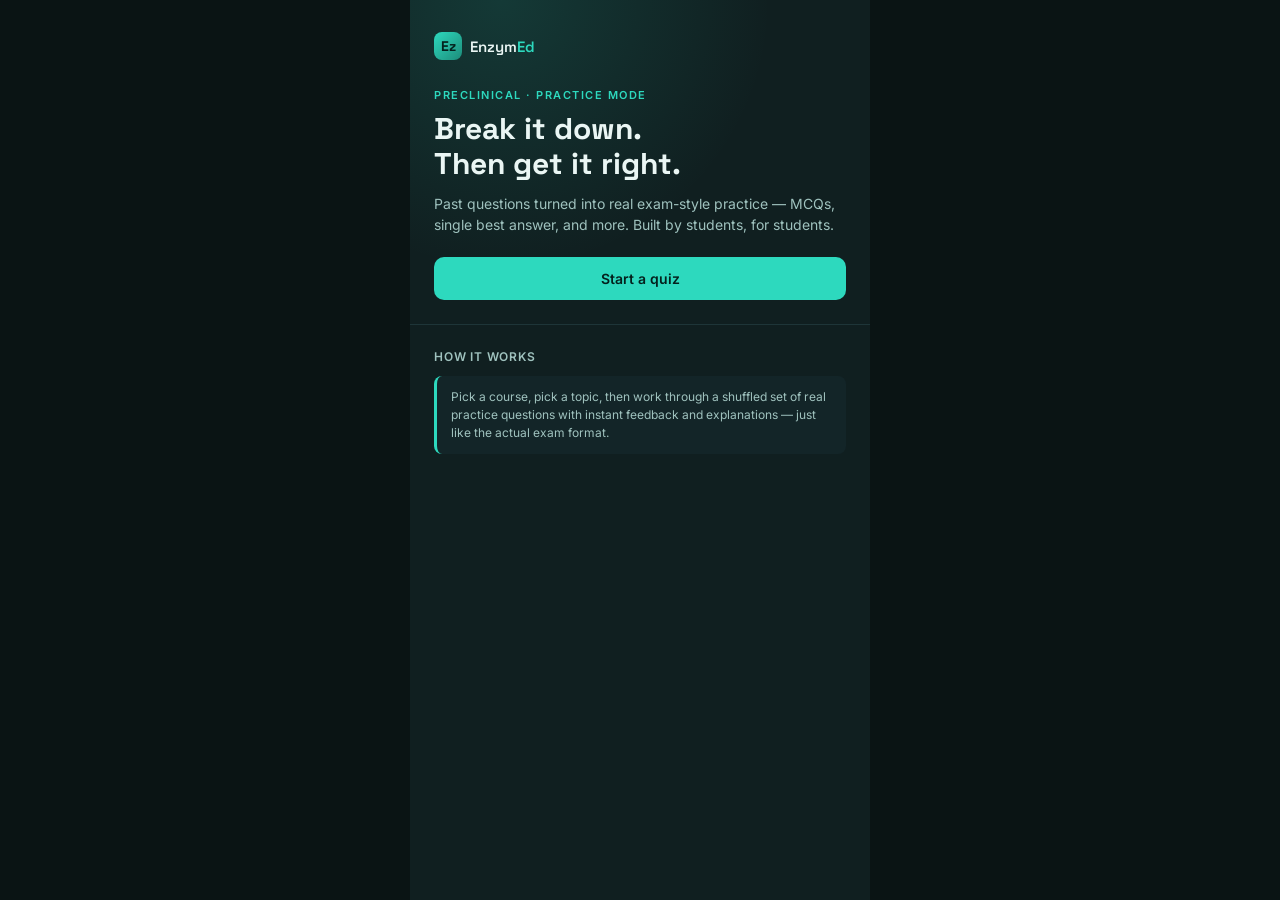
==== index.html @ 362315fe "Add files via upload" ====
<!DOCTYPE html>
<html lang="en">
<head>
<meta charset="UTF-8">
<meta name="viewport" content="width=device-width, initial-scale=1.0">
<title>EnzymEd — Practice Quizzes</title>
<link rel="preconnect" href="https://fonts.googleapis.com">
<link href="https://fonts.googleapis.com/css2?family=Space+Grotesk:wght@500;600;700&family=Inter:wght@400;500;600&family=JetBrains+Mono:wght@500;600&display=swap" rel="stylesheet">
<link rel="stylesheet" href="style.css">
</head>
<body>

<div class="stage">
  <div class="home-hero">
    <div class="brand-row">
      <div class="brand-mark">Ez</div>
      <div class="brand-name">Enzym<span>Ed</span></div>
    </div>
    <div class="hero-eyebrow">Preclinical · Practice Mode</div>
    <div class="hero-title">Break it down.<br>Then get it right.</div>
    <div class="hero-sub">Past questions turned into real exam-style practice — MCQs, single best answer, and more. Built by students, for students.</div>
    <a href="courses.html"><button class="btn-primary">Start a quiz</button></a>
  </div>

  <div class="home-body">
    <div class="section-label">How it works</div>
    <div class="topic-overview" style="margin-top:0;">
      Pick a course, pick a topic, then work through a shuffled set of real practice questions with instant feedback and explanations — just like the actual exam format.
    </div>
  </div>
</div>

<script src="data/data-mathematics.js"></script>
<script src="data/data-chemistry.js"></script>
<script src="data/data-physics.js"></script>
<script src="data/data-biology.js"></script>
<script src="data/data-anatomy.js"></script>
<script src="data/data-physiology.js"></script>
<script src="data/data-biochemistry.js"></script>
<script src="data/data-microbiology.js"></script>
<script src="data/data-biostatistics.js"></script>
<script src="script.js"></script>
</body>
</html>
---- style.css ----
/* ============================================
   EnzymEd Quiz App — Shared Stylesheet
   Used by: index.html, courses.html, quiz.html, results.html
   ============================================ */

:root{
  --bg-deep:#0A1414;
  --bg-panel:#101F20;
  --bg-panel-2:#132528;
  --line:#1E3538;
  --teal:#2DD9BE;
  --teal-dim:#1D8C7A;
  --amber:#F5A623;
  --coral:#FF6B6B;
  --text-hi:#EAF6F4;
  --text-mid:#9FC2BE;
  --text-low:#5E827E;
  --radius:14px;
}
*{box-sizing:border-box; margin:0; padding:0;}
body{
  background:var(--bg-deep);
  color:var(--text-hi);
  font-family:'Inter',sans-serif;
  min-height:100vh;
  -webkit-font-smoothing:antialiased;
}
.display{font-family:'Space Grotesk',sans-serif;}
.mono{font-family:'JetBrains Mono',monospace;}
a{color:inherit; text-decoration:none;}

.stage{
  max-width:460px;
  margin:0 auto;
  background:var(--bg-panel);
  min-height:100vh;
  position:relative;
  display:flex;
  flex-direction:column;
}

/* Buttons */
.btn-primary{
  background:var(--teal); color:#04211D; border:none; padding:13px 16px; border-radius:10px;
  font-weight:600; font-size:14px; font-family:'Inter'; cursor:pointer; width:100%;
}
.btn-primary:disabled{background:var(--line); color:var(--text-low); cursor:not-allowed;}
.btn-ghost{
  padding:13px 16px; border-radius:10px; border:1px solid var(--line); background:transparent;
  color:var(--text-hi); font-size:14px; cursor:pointer; width:100%;
}

/* Header / top bar (courses, quiz, results pages) */
.top-bar{
  padding:18px 20px; display:flex; align-items:center; gap:12px; border-bottom:1px solid var(--line);
  background:var(--bg-panel);
}
.back-btn{
  width:32px; height:32px; border-radius:9px; background:var(--bg-panel-2); border:1px solid var(--line);
  display:flex; align-items:center; justify-content:center; color:var(--text-mid); cursor:pointer; font-size:16px;
}
.top-title{font-family:'Space Grotesk'; font-weight:600; font-size:16px;}
.top-sub{font-size:11px; color:var(--text-low); margin-top:1px;}

/* Brand mark (home page) */
.brand-row{display:flex; align-items:center; gap:8px; margin-bottom:28px;}
.brand-mark{
  width:28px; height:28px; border-radius:8px;
  background:linear-gradient(135deg, var(--teal), var(--teal-dim));
  display:flex; align-items:center; justify-content:center;
  font-family:'Space Grotesk'; font-weight:700; color:#04211D; font-size:14px;
}
.brand-name{font-family:'Space Grotesk'; font-weight:600; font-size:15px;}
.brand-name span{color:var(--teal);}

/* Home hero */
.home-hero{
  padding:32px 24px 24px;
  background:radial-gradient(circle at 20% 0%, rgba(45,217,190,0.14), transparent 55%), var(--bg-panel);
  border-bottom:1px solid var(--line);
}
.hero-eyebrow{font-size:11px; text-transform:uppercase; letter-spacing:1.5px; color:var(--teal); margin-bottom:10px; font-weight:600;}
.hero-title{font-family:'Space Grotesk'; font-size:30px; line-height:1.15; font-weight:700; margin-bottom:12px;}
.hero-sub{font-size:14px; color:var(--text-mid); line-height:1.5; margin-bottom:22px;}
.home-body{padding:24px; flex:1;}
.section-label{font-size:12px; font-weight:600; text-transform:uppercase; letter-spacing:0.8px; color:var(--text-mid); margin-bottom:12px;}

/* Course picker */
.picker-body{padding:20px; flex:1; overflow-y:auto;}
.year-heading{
  font-family:'Space Grotesk'; font-size:13px; font-weight:600; color:var(--teal);
  text-transform:uppercase; letter-spacing:0.6px; margin:22px 0 10px;
}
.year-heading:first-child{margin-top:0;}
.course-card{
  border:1px solid var(--line); border-radius:var(--radius); padding:16px; margin-bottom:10px;
  background:var(--bg-panel-2); display:flex; align-items:center; gap:14px; cursor:pointer; position:relative;
}
.course-card.active{border-color:var(--teal); background:linear-gradient(135deg, rgba(45,217,190,0.08), var(--bg-panel-2));}
.course-card.locked{opacity:0.5; cursor:default;}
.course-icon{
  width:42px; height:42px; border-radius:11px; background:var(--bg-deep); display:flex; align-items:center; justify-content:center;
  font-size:18px; flex-shrink:0; border:1px solid var(--line);
}
.course-card.active .course-icon{background:var(--teal); color:#04211D;}
.course-name{font-size:14px; font-weight:600;}
.course-meta{font-size:11px; color:var(--text-low); margin-top:2px;}
.course-badge{
  position:absolute; top:14px; right:14px; font-size:9px; font-weight:700; padding:4px 8px; border-radius:6px;
  text-transform:uppercase; letter-spacing:0.5px;
}
.badge-live{background:rgba(45,217,190,0.15); color:var(--teal);}
.badge-soon{background:var(--bg-deep); color:var(--text-low); border:1px solid var(--line);}

/* Topic list (within a subject) */
.topic-card{
  border:1px solid var(--line); border-radius:var(--radius); padding:14px 16px; margin-bottom:8px;
  background:var(--bg-panel-2); cursor:pointer;
}
.topic-card.locked{opacity:0.5; cursor:default;}
.topic-name{font-size:13.5px; font-weight:600;}
.topic-meta{font-size:11px; color:var(--text-low); margin-top:3px;}
.topic-overview{
  font-size:12px; color:var(--text-mid); line-height:1.5; margin:14px 0 18px;
  background:var(--bg-panel-2); border-left:3px solid var(--teal); border-radius:8px; padding:12px 14px;
}

/* Quiz */
.quiz-top{padding:16px 20px; border-bottom:1px solid var(--line); background:var(--bg-panel);}
.quiz-meta-row{display:flex; justify-content:space-between; align-items:center; margin-bottom:12px;}
.quiz-course-tag{font-size:11px; color:var(--teal); font-weight:600; text-transform:uppercase; letter-spacing:0.5px;}
.quiz-timer{font-family:'JetBrains Mono'; font-size:13px; color:var(--amber); font-weight:600;}
.quiz-progress-track{height:4px; background:var(--line); border-radius:2px; overflow:hidden;}
.quiz-progress-fill{height:100%; width:0%; background:linear-gradient(90deg, var(--teal-dim), var(--teal)); border-radius:2px; transition:width .3s;}
.quiz-progress-label{font-size:10px; color:var(--text-low); margin-top:6px; font-family:'JetBrains Mono';}
.quiz-body{padding:24px 20px; flex:1; display:flex; flex-direction:column;}
.q-format-tag{display:inline-block; font-size:10px; padding:4px 9px; border-radius:6px; background:var(--bg-panel-2); border:1px solid var(--line); color:var(--text-mid); margin-bottom:16px; font-weight:600; width:fit-content;}
.q-stem{font-size:16px; line-height:1.55; margin-bottom:22px;}
.q-options{display:flex; flex-direction:column; gap:10px; margin-bottom:18px;}
.option{border:1px solid var(--line); background:var(--bg-panel-2); border-radius:11px; padding:13px 14px; display:flex; align-items:center; gap:12px; cursor:pointer; font-size:13.5px; transition:all .12s;}
.option:hover{border-color:var(--teal-dim);}
.option .opt-letter{width:24px; height:24px; border-radius:7px; background:var(--bg-deep); border:1px solid var(--line); display:flex; align-items:center; justify-content:center; font-size:11px; font-family:'JetBrains Mono'; color:var(--text-mid); flex-shrink:0;}
.option.correct{border-color:var(--teal); background:rgba(45,217,190,0.08);}
.option.correct .opt-letter{background:var(--teal); color:#04211D; border-color:var(--teal);}
.option.incorrect{border-color:var(--coral); background:rgba(255,107,107,0.07);}
.option.incorrect .opt-letter{background:var(--coral); color:#2A0808; border-color:var(--coral);}
.option.disabled{cursor:default; pointer-events:none;}
.explain-box{background:var(--bg-panel-2); border-left:3px solid var(--teal); border-radius:8px; padding:12px 14px; font-size:12.5px; color:var(--text-mid); line-height:1.5; margin-bottom:18px; display:none;}
.explain-box b{color:var(--teal);}
.quiz-footer{margin-top:auto;}

/* Results */
.results-hero{padding:40px 24px 28px; text-align:center; border-bottom:1px solid var(--line); background:radial-gradient(circle at 50% 0%, rgba(45,217,190,0.14), transparent 60%);}
.score-ring{width:120px; height:120px; border-radius:50%; margin:0 auto 18px; display:flex; align-items:center; justify-content:center;}
.score-ring-in{width:98px; height:98px; border-radius:50%; background:var(--bg-panel); display:flex; flex-direction:column; align-items:center; justify-content:center;}
.score-num{font-family:'Space Grotesk'; font-size:28px; font-weight:700; color:var(--teal);}
.score-den{font-size:11px; color:var(--text-low); font-family:'JetBrains Mono';}
.results-title{font-family:'Space Grotesk'; font-size:19px; font-weight:600; margin-bottom:6px;}
.results-sub{font-size:13px; color:var(--text-mid);}
.results-breakdown{padding:22px 20px; flex:1;}
.bd-row{display:flex; justify-content:space-between; align-items:center; padding:12px 0; border-bottom:1px solid var(--line); font-size:13px;}
.bd-row:last-child{border-bottom:none;}
.bd-label{color:var(--text-mid);}
.bd-val{font-family:'JetBrains Mono'; font-weight:600;}
.bd-val.good{color:var(--teal);}
.bd-val.bad{color:var(--coral);}
.results-footer{padding:0 20px 24px; display:flex; flex-direction:column; gap:10px;}

::-webkit-scrollbar{width:0px;}
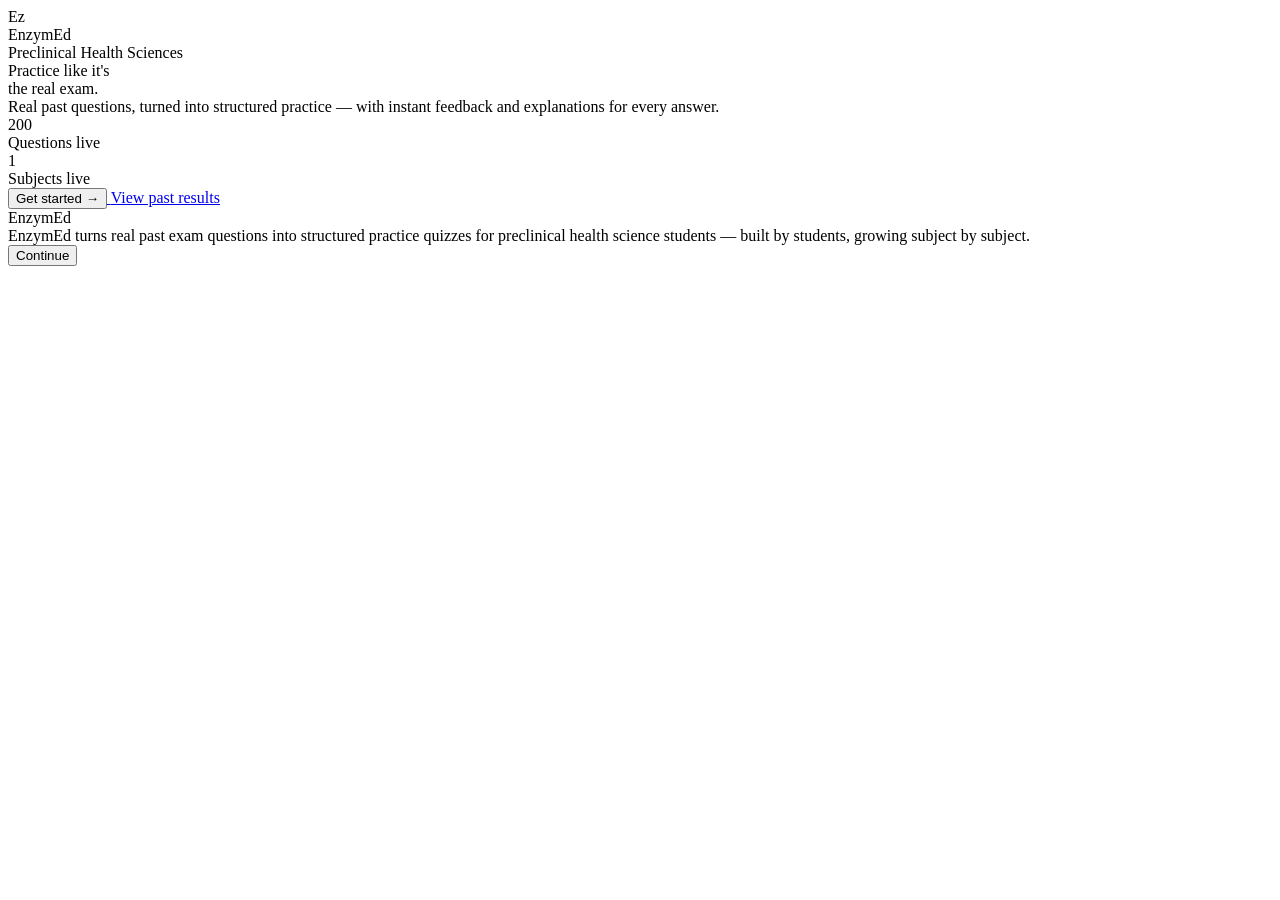
==== commit 0c2db122: "Update and rename index (1).html to index.html" ====
--- a/index.html
+++ b/index.html
@@ -11,34 +11,75 @@
 <body>
 
 <div class="stage">
-  <div class="home-hero">
-    <div class="brand-row">
-      <div class="brand-mark">Ez</div>
-      <div class="brand-name">Enzym<span>Ed</span></div>
+
+  <div class="landing-screen">
+
+    <!-- Animated molecule motif — subtle branded motion -->
+    <div class="molecule-field" aria-hidden="true">
+      <div class="mol-node mol-node-1"></div>
+      <div class="mol-node mol-node-2"></div>
+      <div class="mol-node mol-node-3"></div>
+      <div class="mol-bond mol-bond-a"></div>
+      <div class="mol-bond mol-bond-b"></div>
     </div>
-    <div class="hero-eyebrow">Preclinical · Practice Mode</div>
-    <div class="hero-title">Break it down.<br>Then get it right.</div>
-    <div class="hero-sub">Past questions turned into real exam-style practice — MCQs, single best answer, and more. Built by students, for students.</div>
-    <a href="courses.html"><button class="btn-primary">Start a quiz</button></a>
+
+    <div class="landing-top landing-fade" style="animation-delay:0s">
+      <div class="brand-mark landing-mark">Ez</div>
+      <div class="brand-name landing-brand">Enzym<span>Ed</span></div>
+    </div>
+
+    <div class="landing-center">
+      <div class="landing-badge landing-fade" style="animation-delay:0.05s">Preclinical Health Sciences</div>
+      <div class="landing-title landing-fade" style="animation-delay:0.15s">Practice like it's<br>the real exam.</div>
+      <div class="landing-sub landing-fade" style="animation-delay:0.25s">
+        Real past questions, turned into structured practice — with instant feedback and explanations for every answer.
+      </div>
+
+      <div class="landing-stats landing-fade" style="animation-delay:0.35s">
+        <div class="stat-chip">
+          <div class="stat-chip-num" id="statQuestions">0</div>
+          <div class="stat-chip-label">Questions live</div>
+        </div>
+        <div class="stat-chip">
+          <div class="stat-chip-num" id="statSubjects">0</div>
+          <div class="stat-chip-label">Subjects live</div>
+        </div>
+      </div>
+    </div>
+
+    <div class="landing-footer landing-fade" style="animation-delay:0.45s">
+      <a href="courses.html" class="landing-cta-wrap">
+        <button class="btn-primary landing-cta">
+          <span>Get started</span>
+          <span class="cta-arrow">→</span>
+        </button>
+      </a>
+      <a href="history.html" class="landing-history-link">View past results</a>
+    </div>
   </div>
 
-  <div class="home-body">
-    <div class="section-label">How it works</div>
-    <div class="topic-overview" style="margin-top:0;">
-      Pick a course, pick a topic, then work through a shuffled set of real practice questions with instant feedback and explanations — just like the actual exam format.
+  <!-- ===== DESCRIPTION POPUP (shown every time this page opens) ===== -->
+  <div class="popup-overlay" id="descPopup">
+    <div class="popup-card" id="popupCard">
+      <div class="popup-brand">Enzym<span>Ed</span></div>
+      <div class="popup-text">
+        EnzymEd turns real past exam questions into structured practice quizzes for preclinical health science students — built by students, growing subject by subject.
+      </div>
+      <button class="btn-primary" id="popupContinueBtn" type="button">Continue</button>
     </div>
   </div>
+
 </div>
 
-<script src="data/data-mathematics.js"></script>
-<script src="data/data-chemistry.js"></script>
-<script src="data/data-physics.js"></script>
-<script src="data/data-biology.js"></script>
-<script src="data/data-anatomy.js"></script>
-<script src="data/data-physiology.js"></script>
-<script src="data/data-biochemistry.js"></script>
-<script src="data/data-microbiology.js"></script>
-<script src="data/data-biostatistics.js"></script>
+<script src="data-mathematics.js"></script>
+<script src="data-chemistry.js"></script>
+<script src="data-physics.js"></script>
+<script src="data-biology.js"></script>
+<script src="data-anatomy.js"></script>
+<script src="data-physiology.js"></script>
+<script src="data-biochemistry.js"></script>
+<script src="data-microbiology.js"></script>
+<script src="data-biostatistics.js"></script>
 <script src="script.js"></script>
 </body>
 </html>
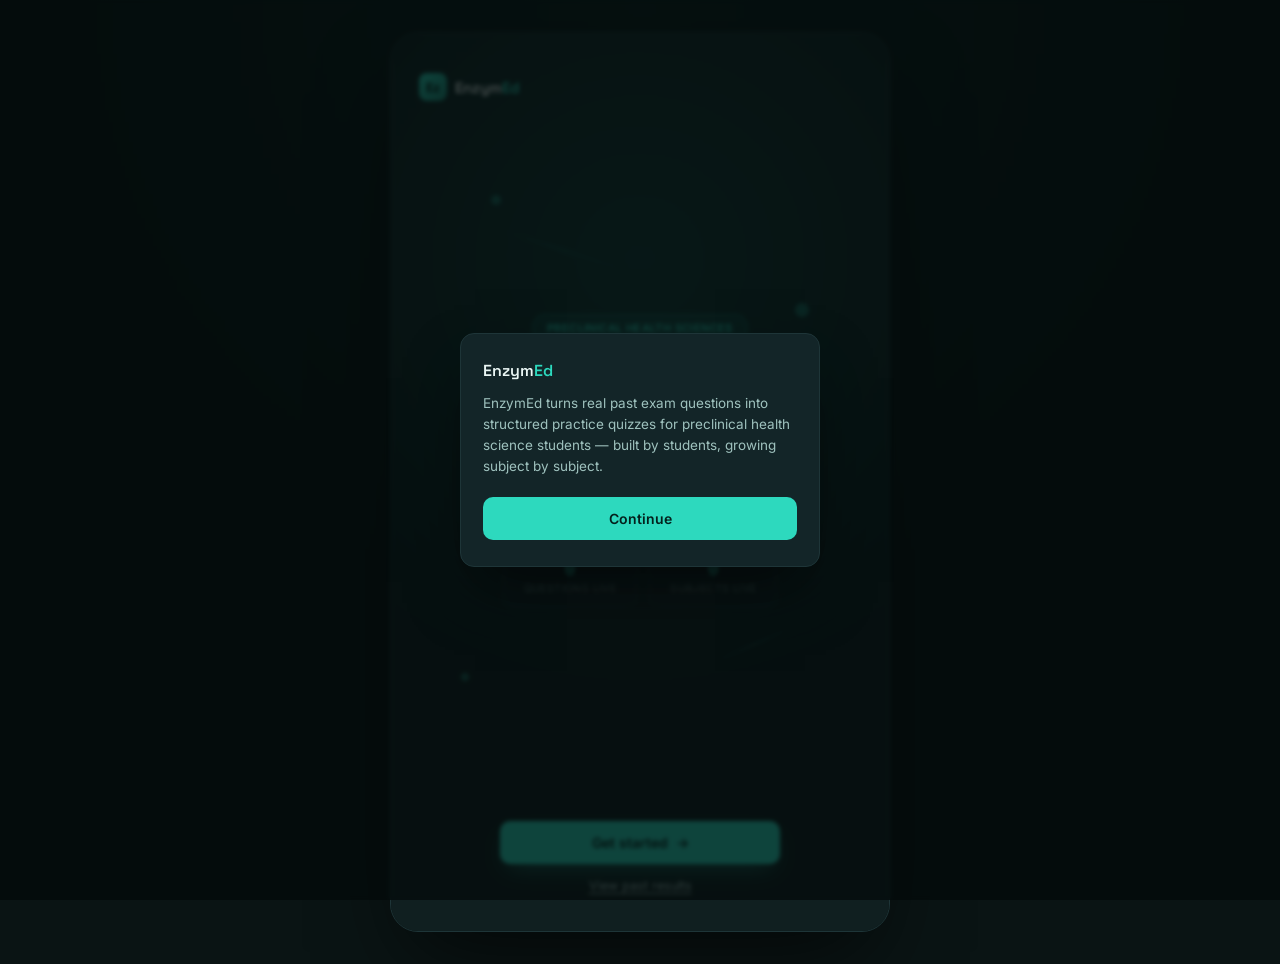
==== commit 0823d6a7: "Add files via upload" ====
--- a/index.html
+++ b/index.html
@@ -71,15 +71,15 @@
 
 </div>
 
-<script src="data-mathematics.js"></script>
-<script src="data-chemistry.js"></script>
-<script src="data-physics.js"></script>
-<script src="data-biology.js"></script>
-<script src="data-anatomy.js"></script>
-<script src="data-physiology.js"></script>
-<script src="data-biochemistry.js"></script>
-<script src="data-microbiology.js"></script>
-<script src="data-biostatistics.js"></script>
+<script src="data/data-mathematics.js"></script>
+<script src="data/data-chemistry.js"></script>
+<script src="data/data-physics.js"></script>
+<script src="data/data-biology.js"></script>
+<script src="data/data-anatomy.js"></script>
+<script src="data/data-physiology.js"></script>
+<script src="data/data-biochemistry.js"></script>
+<script src="data/data-microbiology.js"></script>
+<script src="data/data-biostatistics.js"></script>
 <script src="script.js"></script>
 </body>
 </html>
--- a/style.css
+++ b/style.css
@@ -0,0 +1,410 @@
+/* ============================================
+   EnzymEd Quiz App — Shared Stylesheet
+   Used by: index.html, courses.html, quiz.html, results.html
+   ============================================ */
+
+:root{
+  --bg-deep:#0A1414;
+  --bg-panel:#101F20;
+  --bg-panel-2:#132528;
+  --line:#1E3538;
+  --teal:#2DD9BE;
+  --teal-dim:#1D8C7A;
+  --amber:#F5A623;
+  --coral:#FF6B6B;
+  --text-hi:#EAF6F4;
+  --text-mid:#9FC2BE;
+  --text-low:#5E827E;
+  --radius:14px;
+}
+*{box-sizing:border-box; margin:0; padding:0;}
+html{overflow-x:hidden;}
+body{
+  background:var(--bg-deep);
+  color:var(--text-hi);
+  font-family:'Inter',sans-serif;
+  min-height:100vh;
+  -webkit-font-smoothing:antialiased;
+  overflow-x:hidden;
+}
+.display{font-family:'Space Grotesk',sans-serif;}
+.mono{font-family:'JetBrains Mono',monospace;}
+a{color:inherit; text-decoration:none;}
+
+.stage{
+  max-width:460px;
+  width:100%;
+  margin:0 auto;
+  background:var(--bg-panel);
+  min-height:100vh;
+  position:relative;
+  display:flex;
+  flex-direction:column;
+  overflow-x:hidden;
+}
+
+/* ---------- Responsive: tablet and desktop ----------
+   On phones (the default above), the card fills the screen naturally.
+   On wider screens, rather than leaving it stranded as a narrow column
+   in empty space, give it a defined "app frame" — a bit wider, with a
+   visible edge and shadow — so it reads as intentional, not broken. */
+@media (min-width: 640px){
+  body{
+    padding:32px 16px;
+    display:flex;
+    justify-content:center;
+    background:
+      radial-gradient(circle at 50% 0%, rgba(45,217,190,0.06), transparent 55%),
+      var(--bg-deep);
+  }
+  .stage{
+    max-width:480px;
+    min-height:auto;
+    max-height:900px;
+    border-radius:28px;
+    border:1px solid var(--line);
+    box-shadow:0 40px 90px -20px rgba(0,0,0,0.65);
+    overflow-y:auto;
+  }
+  /* landing-screen forces min-height:100vh for the mobile full-screen look —
+     on the capped desktop/tablet card, let it fill the card naturally instead. */
+  .landing-screen{
+    min-height:auto;
+  }
+  #overviewScreen, #questionScreen{
+    min-height:auto;
+  }
+}
+
+@media (min-width: 1024px){
+  .stage{
+    max-width:500px;
+  }
+}
+
+
+/* Safety net: these screens are toggled via JS (display:none <-> flex).
+   Forcing flex-direction:column here means even if a future JS change
+   sets display:flex without specifying direction, content still stacks
+   correctly instead of collapsing into a horizontal row. */
+#overviewScreen, #questionScreen{
+  flex-direction:column;
+}
+
+/* Buttons */
+.btn-primary{
+  background:var(--teal); color:#04211D; border:none; padding:13px 16px; border-radius:10px;
+  font-weight:600; font-size:14px; font-family:'Inter'; cursor:pointer; width:100%;
+}
+.btn-primary:disabled{background:var(--line); color:var(--text-low); cursor:not-allowed;}
+.btn-ghost{
+  padding:13px 16px; border-radius:10px; border:1px solid var(--line); background:transparent;
+  color:var(--text-hi); font-size:14px; cursor:pointer; width:100%;
+}
+
+/* Overview & question screens (quiz.html) — always stack vertically.
+   JS only toggles display:none/flex; direction is fixed here so that
+   toggling display can never accidentally break the layout again. */
+#overviewScreen, #questionScreen{
+  display:flex;
+  flex-direction:column;
+  min-height:100vh;
+}
+
+/* Header / top bar (courses, quiz, results pages) */
+.top-bar{
+  padding:18px 20px; display:flex; align-items:center; gap:12px; border-bottom:1px solid var(--line);
+  background:var(--bg-panel);
+}
+.back-btn{
+  width:32px; height:32px; border-radius:9px; background:var(--bg-panel-2); border:1px solid var(--line);
+  display:flex; align-items:center; justify-content:center; color:var(--text-mid); cursor:pointer; font-size:16px;
+}
+.top-title{font-family:'Space Grotesk'; font-weight:600; font-size:16px;}
+.top-sub{font-size:11px; color:var(--text-low); margin-top:1px;}
+
+/* Brand mark (home page) */
+.brand-row{display:flex; align-items:center; gap:8px; margin-bottom:28px;}
+.brand-mark{
+  width:28px; height:28px; border-radius:8px;
+  background:linear-gradient(135deg, var(--teal), var(--teal-dim));
+  display:flex; align-items:center; justify-content:center;
+  font-family:'Space Grotesk'; font-weight:700; color:#04211D; font-size:14px;
+}
+.brand-name{font-family:'Space Grotesk'; font-weight:600; font-size:15px;}
+.brand-name span{color:var(--teal);}
+
+/* Home hero */
+.home-hero{
+  padding:32px 24px 24px;
+  background:radial-gradient(circle at 20% 0%, rgba(45,217,190,0.14), transparent 55%), var(--bg-panel);
+  border-bottom:1px solid var(--line);
+}
+.hero-eyebrow{font-size:11px; text-transform:uppercase; letter-spacing:1.5px; color:var(--teal); margin-bottom:10px; font-weight:600;}
+.hero-title{font-family:'Space Grotesk'; font-size:30px; line-height:1.15; font-weight:700; margin-bottom:12px;}
+.hero-sub{font-size:14px; color:var(--text-mid); line-height:1.5; margin-bottom:22px;}
+.home-body{padding:24px; flex:1;}
+.section-label{font-size:12px; font-weight:600; text-transform:uppercase; letter-spacing:0.8px; color:var(--text-mid); margin-bottom:12px;}
+
+/* Course picker */
+.picker-body{padding:20px; flex:1; overflow-y:auto;}
+.year-heading{
+  font-family:'Space Grotesk'; font-size:13px; font-weight:600; color:var(--teal);
+  text-transform:uppercase; letter-spacing:0.6px; margin:22px 0 10px;
+}
+.year-heading:first-child{margin-top:0;}
+.course-card{
+  border:1px solid var(--line); border-radius:var(--radius); padding:16px; margin-bottom:10px;
+  background:var(--bg-panel-2); display:flex; align-items:center; gap:14px; cursor:pointer; position:relative;
+}
+.course-card.active{border-color:var(--teal); background:linear-gradient(135deg, rgba(45,217,190,0.08), var(--bg-panel-2));}
+.course-card.locked{opacity:0.5; cursor:default;}
+.course-icon{
+  width:42px; height:42px; border-radius:11px; background:var(--bg-deep); display:flex; align-items:center; justify-content:center;
+  font-size:18px; flex-shrink:0; border:1px solid var(--line);
+}
+.course-card.active .course-icon{background:var(--teal); color:#04211D;}
+.course-name{font-size:14px; font-weight:600;}
+.course-meta{font-size:11px; color:var(--text-low); margin-top:2px;}
+.course-badge{
+  position:absolute; top:14px; right:14px; font-size:9px; font-weight:700; padding:4px 8px; border-radius:6px;
+  text-transform:uppercase; letter-spacing:0.5px;
+}
+.badge-live{background:rgba(45,217,190,0.15); color:var(--teal);}
+.badge-soon{background:var(--bg-deep); color:var(--text-low); border:1px solid var(--line);}
+
+/* Topic list (within a subject) */
+.topic-card{
+  border:1px solid var(--line); border-radius:var(--radius); padding:14px 16px; margin-bottom:8px;
+  background:var(--bg-panel-2); cursor:pointer;
+}
+.topic-card.locked{opacity:0.5; cursor:default;}
+.topic-name{font-size:13.5px; font-weight:600;}
+.topic-meta{font-size:11px; color:var(--text-low); margin-top:3px;}
+.topic-overview{
+  font-size:12px; color:var(--text-mid); line-height:1.5; margin:14px 0 18px;
+  background:var(--bg-panel-2); border-left:3px solid var(--teal); border-radius:8px; padding:12px 14px;
+}
+
+/* Quiz */
+.quiz-top{padding:16px 20px; border-bottom:1px solid var(--line); background:var(--bg-panel);}
+.quiz-meta-row{display:flex; justify-content:space-between; align-items:center; margin-bottom:12px;}
+.quiz-course-tag{font-size:11px; color:var(--teal); font-weight:600; text-transform:uppercase; letter-spacing:0.5px;}
+.quiz-timer{font-family:'JetBrains Mono'; font-size:13px; color:var(--amber); font-weight:600;}
+.quiz-progress-track{height:4px; background:var(--line); border-radius:2px; overflow:hidden;}
+.quiz-progress-fill{height:100%; width:0%; background:linear-gradient(90deg, var(--teal-dim), var(--teal)); border-radius:2px; transition:width .3s;}
+.quiz-progress-label{font-size:10px; color:var(--text-low); margin-top:6px; font-family:'JetBrains Mono';}
+.quiz-body{padding:24px 20px; flex:1; display:flex; flex-direction:column;}
+.q-format-tag{display:inline-block; font-size:10px; padding:4px 9px; border-radius:6px; background:var(--bg-panel-2); border:1px solid var(--line); color:var(--text-mid); margin-bottom:16px; font-weight:600; width:fit-content;}
+.q-stem{font-size:16px; line-height:1.55; margin-bottom:22px;}
+.q-options{display:flex; flex-direction:column; gap:10px; margin-bottom:18px;}
+.option{border:1px solid var(--line); background:var(--bg-panel-2); border-radius:11px; padding:13px 14px; display:flex; align-items:center; gap:12px; cursor:pointer; font-size:13.5px; transition:all .12s;}
+.option:hover{border-color:var(--teal-dim);}
+.option .opt-letter{width:24px; height:24px; border-radius:7px; background:var(--bg-deep); border:1px solid var(--line); display:flex; align-items:center; justify-content:center; font-size:11px; font-family:'JetBrains Mono'; color:var(--text-mid); flex-shrink:0;}
+.option.correct{border-color:var(--teal); background:rgba(45,217,190,0.08);}
+.option.correct .opt-letter{background:var(--teal); color:#04211D; border-color:var(--teal);}
+.option.incorrect{border-color:var(--coral); background:rgba(255,107,107,0.07);}
+.option.incorrect .opt-letter{background:var(--coral); color:#2A0808; border-color:var(--coral);}
+.option.disabled{cursor:default; pointer-events:none;}
+/* Exam mode: selection is marked neutrally — no correct/incorrect reveal until submit */
+.option.selected{border-color:var(--amber); background:rgba(245,166,35,0.08);}
+.option.selected .opt-letter{background:var(--amber); color:#2A1D04; border-color:var(--amber);}
+
+/* ---------- Mode choice cards (Quiz Mode vs Exam Mode) ---------- */
+.mode-choice-label{
+  font-size:12px; font-weight:600; text-transform:uppercase; letter-spacing:0.6px;
+  color:var(--text-mid); margin:22px 0 12px;
+}
+.mode-card{
+  display:flex; align-items:flex-start; gap:14px; border:1px solid var(--line);
+  background:var(--bg-panel-2); border-radius:var(--radius); padding:16px; margin-bottom:10px; cursor:pointer;
+  transition:border-color 0.15s ease;
+}
+.mode-card:hover{border-color:var(--teal-dim);}
+.mode-card:active{transform:scale(0.98);}
+.mode-card-icon{font-size:20px; flex-shrink:0;}
+.mode-card-title{font-size:14px; font-weight:600; margin-bottom:3px;}
+.mode-card-desc{font-size:12px; color:var(--text-low); line-height:1.5;}
+
+/* ---------- Question navigator (exam mode) ---------- */
+.question-nav{
+  display:flex; gap:6px; overflow-x:auto; margin-top:12px; padding-bottom:4px;
+}
+.nav-dot{
+  flex-shrink:0; width:28px; height:28px; border-radius:8px; display:flex; align-items:center; justify-content:center;
+  font-family:'JetBrains Mono'; font-size:11px; font-weight:600; color:var(--text-mid);
+  background:var(--bg-panel-2); border:1px solid var(--line); cursor:pointer;
+}
+.nav-dot-answered{background:rgba(245,166,35,0.15); border-color:var(--amber); color:var(--amber);}
+.nav-dot-current{border-color:var(--teal); color:var(--teal); box-shadow:0 0 0 2px rgba(45,217,190,0.2);}
+
+/* ---------- Exam mode footer ---------- */
+.exam-footer{display:flex; flex-direction:column; gap:10px;}
+.exam-nav-row{display:flex; gap:10px;}
+.exam-nav-row .btn-ghost{flex:1;}
+.exam-nav-row .btn-ghost:disabled{opacity:0.4; cursor:not-allowed;}
+.explain-box{background:var(--bg-panel-2); border-left:3px solid var(--teal); border-radius:8px; padding:12px 14px; font-size:12.5px; color:var(--text-mid); line-height:1.5; margin-bottom:18px; display:none;}
+.explain-box b{color:var(--teal);}
+.quiz-footer{margin-top:auto;}
+
+/* Results */
+.results-hero{padding:40px 24px 28px; text-align:center; border-bottom:1px solid var(--line); background:radial-gradient(circle at 50% 0%, rgba(45,217,190,0.14), transparent 60%);}
+.score-ring{width:120px; height:120px; border-radius:50%; margin:0 auto 18px; display:flex; align-items:center; justify-content:center;}
+.score-ring-in{width:98px; height:98px; border-radius:50%; background:var(--bg-panel); display:flex; flex-direction:column; align-items:center; justify-content:center;}
+.score-num{font-family:'Space Grotesk'; font-size:28px; font-weight:700; color:var(--teal);}
+.score-den{font-size:11px; color:var(--text-low); font-family:'JetBrains Mono';}
+.results-title{font-family:'Space Grotesk'; font-size:19px; font-weight:600; margin-bottom:6px;}
+.results-sub{font-size:13px; color:var(--text-mid);}
+.results-breakdown{padding:22px 20px; flex:1;}
+.bd-row{display:flex; justify-content:space-between; align-items:center; padding:12px 0; border-bottom:1px solid var(--line); font-size:13px;}
+.bd-row:last-child{border-bottom:none;}
+.bd-label{color:var(--text-mid);}
+.bd-val{font-family:'JetBrains Mono'; font-weight:600;}
+.bd-val.good{color:var(--teal);}
+.bd-val.bad{color:var(--coral);}
+.results-footer{padding:0 20px 24px; display:flex; flex-direction:column; gap:10px;}
+
+/* ---------- Landing screen (interactive homepage) ---------- */
+.landing-screen{
+  flex:1; display:flex; flex-direction:column; justify-content:space-between;
+  min-height:100vh; padding:40px 28px; position:relative; overflow:hidden;
+  background:radial-gradient(circle at 50% 25%, rgba(45,217,190,0.16), transparent 60%);
+}
+
+/* Subtle animated molecule motif in the background — ties to the enzyme/reaction brand */
+.molecule-field{position:absolute; inset:0; z-index:0; pointer-events:none;}
+.mol-node{
+  position:absolute; width:10px; height:10px; border-radius:50%;
+  background:var(--teal); opacity:0.35; filter:blur(0.5px);
+  animation:mol-float 7s ease-in-out infinite;
+}
+.mol-node-1{top:18%; left:20%; animation-delay:0s;}
+.mol-node-2{top:30%; right:16%; width:14px; height:14px; animation-delay:1.2s;}
+.mol-node-3{bottom:28%; left:14%; width:8px; height:8px; animation-delay:2.4s;}
+.mol-bond{
+  position:absolute; height:1px; background:linear-gradient(90deg, transparent, rgba(45,217,190,0.3), transparent);
+  animation:mol-pulse 5s ease-in-out infinite;
+}
+.mol-bond-a{top:24%; left:22%; width:120px; transform:rotate(18deg); animation-delay:0.5s;}
+.mol-bond-b{bottom:32%; right:18%; width:90px; transform:rotate(-24deg); animation-delay:1.8s;}
+@keyframes mol-float{
+  0%, 100%{ transform:translateY(0px); }
+  50%{ transform:translateY(-14px); }
+}
+@keyframes mol-pulse{
+  0%, 100%{ opacity:0.15; }
+  50%{ opacity:0.5; }
+}
+
+.landing-top{position:relative; z-index:1; display:flex; align-items:center; gap:8px;}
+.landing-top .landing-mark{width:28px; height:28px; border-radius:8px; font-size:13px; margin-bottom:0; box-shadow:none;}
+.landing-top .landing-brand{font-size:15px; margin-bottom:0;}
+
+.landing-center{
+  flex:1; display:flex; flex-direction:column; align-items:center; justify-content:center;
+  text-align:center; position:relative; z-index:1;
+}
+
+.landing-badge{
+  display:inline-block; font-size:11px; font-weight:600; letter-spacing:0.4px; text-transform:uppercase;
+  color:var(--teal); background:rgba(45,217,190,0.1); border:1px solid rgba(45,217,190,0.25);
+  padding:6px 14px; border-radius:20px; margin-bottom:18px;
+}
+.landing-title{
+  font-family:'Space Grotesk'; font-weight:700; font-size:32px; line-height:1.2; margin-bottom:14px;
+}
+.landing-sub{font-size:14.5px; color:var(--text-mid); line-height:1.55; max-width:320px; margin:0 auto 26px;}
+
+.landing-stats{display:flex; gap:12px; justify-content:center;}
+.stat-chip{
+  background:var(--bg-panel-2); border:1px solid var(--line); border-radius:12px;
+  padding:12px 20px; min-width:100px;
+}
+.stat-chip-num{font-family:'JetBrains Mono'; font-size:20px; font-weight:600; color:var(--teal);}
+.stat-chip-label{font-size:10.5px; color:var(--text-low); margin-top:2px; text-transform:uppercase; letter-spacing:0.4px;}
+
+
+/* Staggered fade/rise entrance — each element animates in with its own delay */
+.landing-fade{
+  opacity:0; transform:translateY(14px);
+  animation:landing-rise 0.6s ease forwards;
+}
+@keyframes landing-rise{
+  to{ opacity:1; transform:translateY(0); }
+}
+
+.landing-footer{display:flex; flex-direction:column; align-items:center; gap:14px; position:relative; z-index:1;}
+.landing-cta-wrap{width:100%; max-width:280px;}
+.landing-cta{
+  display:flex; align-items:center; justify-content:center; gap:8px;
+  transition:transform 0.15s ease, box-shadow 0.15s ease;
+  box-shadow:0 10px 24px -8px rgba(45,217,190,0.45);
+}
+.landing-cta:active{ transform:scale(0.96); }
+.cta-arrow{transition:transform 0.15s ease;}
+.landing-cta:hover .cta-arrow{ transform:translateX(3px); }
+.landing-history-link{font-size:12.5px; color:var(--text-mid); text-decoration:underline; text-underline-offset:3px;}
+
+/* ---------- Description popup ---------- */
+.popup-overlay{
+  position:fixed; inset:0; background:rgba(4,10,10,0.72); backdrop-filter:blur(2px);
+  display:flex; align-items:center; justify-content:center; padding:24px; z-index:50;
+  opacity:1; transition:opacity 0.25s ease;
+}
+.popup-overlay.popup-hidden{ opacity:0; pointer-events:none; }
+.popup-card{
+  background:var(--bg-panel-2); border:1px solid var(--line); border-radius:var(--radius);
+  padding:26px 22px; max-width:360px; width:100%;
+  box-shadow:0 30px 60px -15px rgba(0,0,0,0.6);
+  animation:popup-rise 0.35s ease;
+}
+@keyframes popup-rise{
+  from{ opacity:0; transform:translateY(18px) scale(0.97); }
+  to{ opacity:1; transform:translateY(0) scale(1); }
+}
+.popup-brand{font-family:'Space Grotesk'; font-weight:600; font-size:16px; margin-bottom:12px;}
+.popup-brand span{color:var(--teal);}
+.popup-text{font-size:13.5px; color:var(--text-mid); line-height:1.55; margin-bottom:20px;}
+
+/* ---------- Name capture (history page) ---------- */
+.name-capture{
+  background:var(--bg-panel-2); border:1px solid var(--line); border-radius:var(--radius);
+  padding:16px; margin-bottom:18px;
+}
+.name-capture-label{font-size:13px; font-weight:600; margin-bottom:10px;}
+.name-capture-row{display:flex; gap:8px;}
+.name-input{
+  flex:1; background:var(--bg-deep); border:1px solid var(--line); border-radius:9px;
+  padding:11px 12px; color:var(--text-hi); font-size:13.5px; font-family:'Inter';
+}
+.name-input:focus{outline:none; border-color:var(--teal-dim);}
+.name-save-btn{width:auto; padding:11px 18px; flex-shrink:0;}
+#historySubtitle{cursor:pointer; text-decoration:underline; text-decoration-style:dotted; text-underline-offset:2px;}
+
+/* ---------- Review answers page ---------- */
+.review-card{
+  border:1px solid var(--line); background:var(--bg-panel-2); border-radius:var(--radius);
+  padding:16px; margin-bottom:14px;
+}
+.review-q-header{display:flex; justify-content:space-between; align-items:center; margin-bottom:10px;}
+.review-q-num{font-family:'JetBrains Mono'; font-size:11px; color:var(--text-low); font-weight:600;}
+.review-badge{font-size:10px; font-weight:700; padding:4px 9px; border-radius:6px; text-transform:uppercase; letter-spacing:0.4px;}
+.review-badge-correct{background:rgba(45,217,190,0.15); color:var(--teal);}
+.review-badge-wrong{background:rgba(255,107,107,0.15); color:var(--coral);}
+.review-badge-skipped{background:var(--bg-deep); color:var(--text-low); border:1px solid var(--line);}
+.review-stem{font-size:14px; line-height:1.5; margin-bottom:12px;}
+.review-options{display:flex; flex-direction:column; gap:6px; margin-bottom:12px;}
+.review-option{
+  display:flex; align-items:center; gap:10px; border:1px solid var(--line); border-radius:8px;
+  padding:9px 11px; font-size:12.5px; background:var(--bg-deep);
+}
+.review-opt-letter{
+  width:20px; height:20px; border-radius:6px; background:var(--bg-panel-2); border:1px solid var(--line);
+  display:flex; align-items:center; justify-content:center; font-size:10px; font-family:'JetBrains Mono'; flex-shrink:0;
+}
+.review-correct{border-color:var(--teal); background:rgba(45,217,190,0.08);}
+.review-correct .review-opt-letter{background:var(--teal); color:#04211D; border-color:var(--teal);}
+.review-incorrect{border-color:var(--coral); background:rgba(255,107,107,0.07);}
+.review-incorrect .review-opt-letter{background:var(--coral); color:#2A0808; border-color:var(--coral);}
+
+::-webkit-scrollbar{width:0px;}
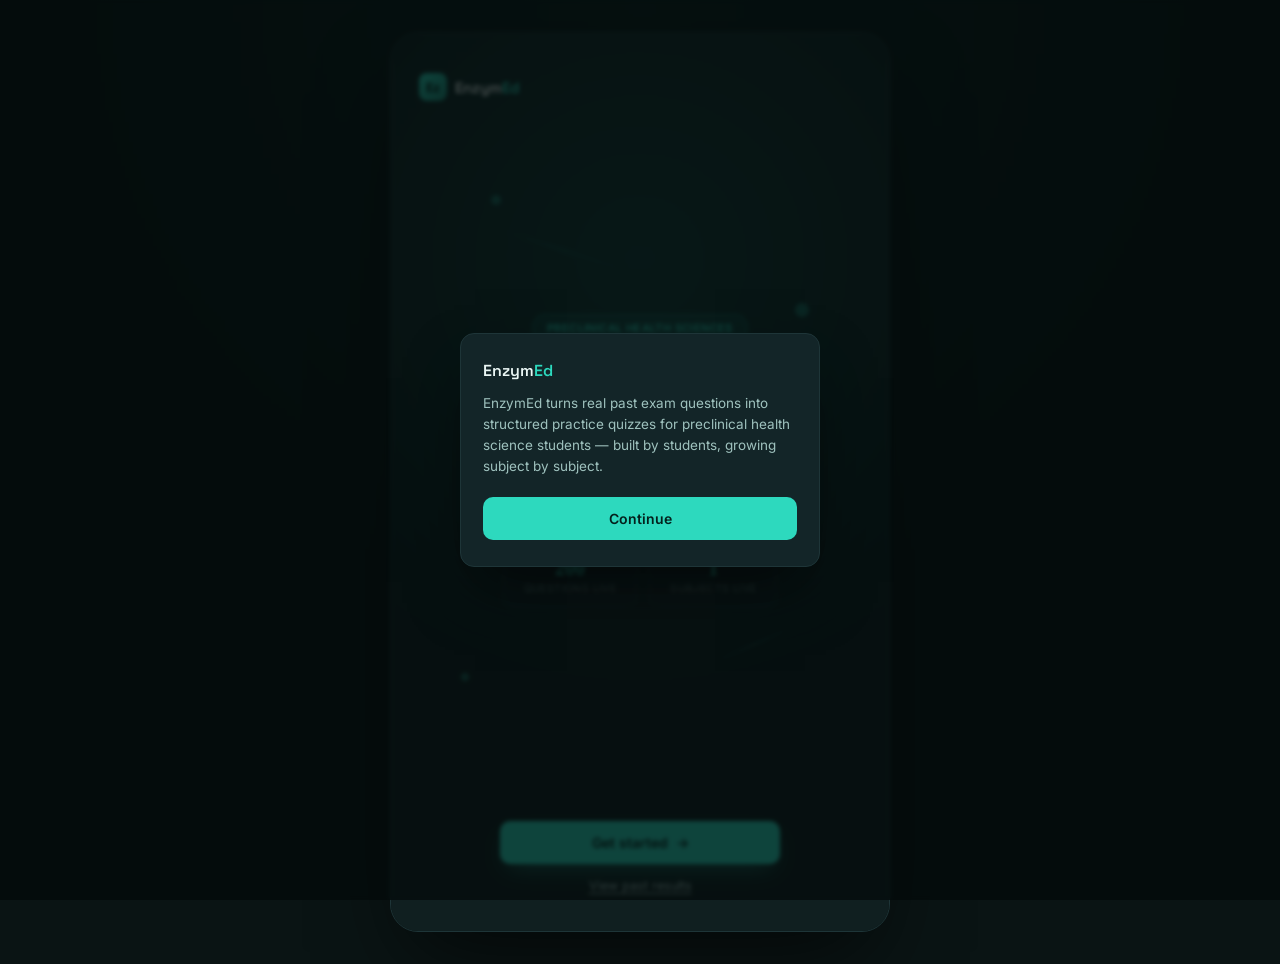
==== commit 7165c640: "Update index.html" ====
--- a/index.html
+++ b/index.html
@@ -71,15 +71,15 @@
 
 </div>
 
-<script src="data/data-mathematics.js"></script>
-<script src="data/data-chemistry.js"></script>
-<script src="data/data-physics.js"></script>
-<script src="data/data-biology.js"></script>
-<script src="data/data-anatomy.js"></script>
-<script src="data/data-physiology.js"></script>
-<script src="data/data-biochemistry.js"></script>
-<script src="data/data-microbiology.js"></script>
-<script src="data/data-biostatistics.js"></script>
+<script src="data-mathematics.js"></script>
+<script src="data-chemistry.js"></script>
+<script src="data-physics.js"></script>
+<script src="data-biology.js"></script>
+<script src="data-anatomy.js"></script>
+<script src="data-physiology.js"></script>
+<script src="data-biochemistry.js"></script>
+<script src="data-microbiology.js"></script>
+<script src="data-biostatistics.js"></script>
 <script src="script.js"></script>
 </body>
 </html>
